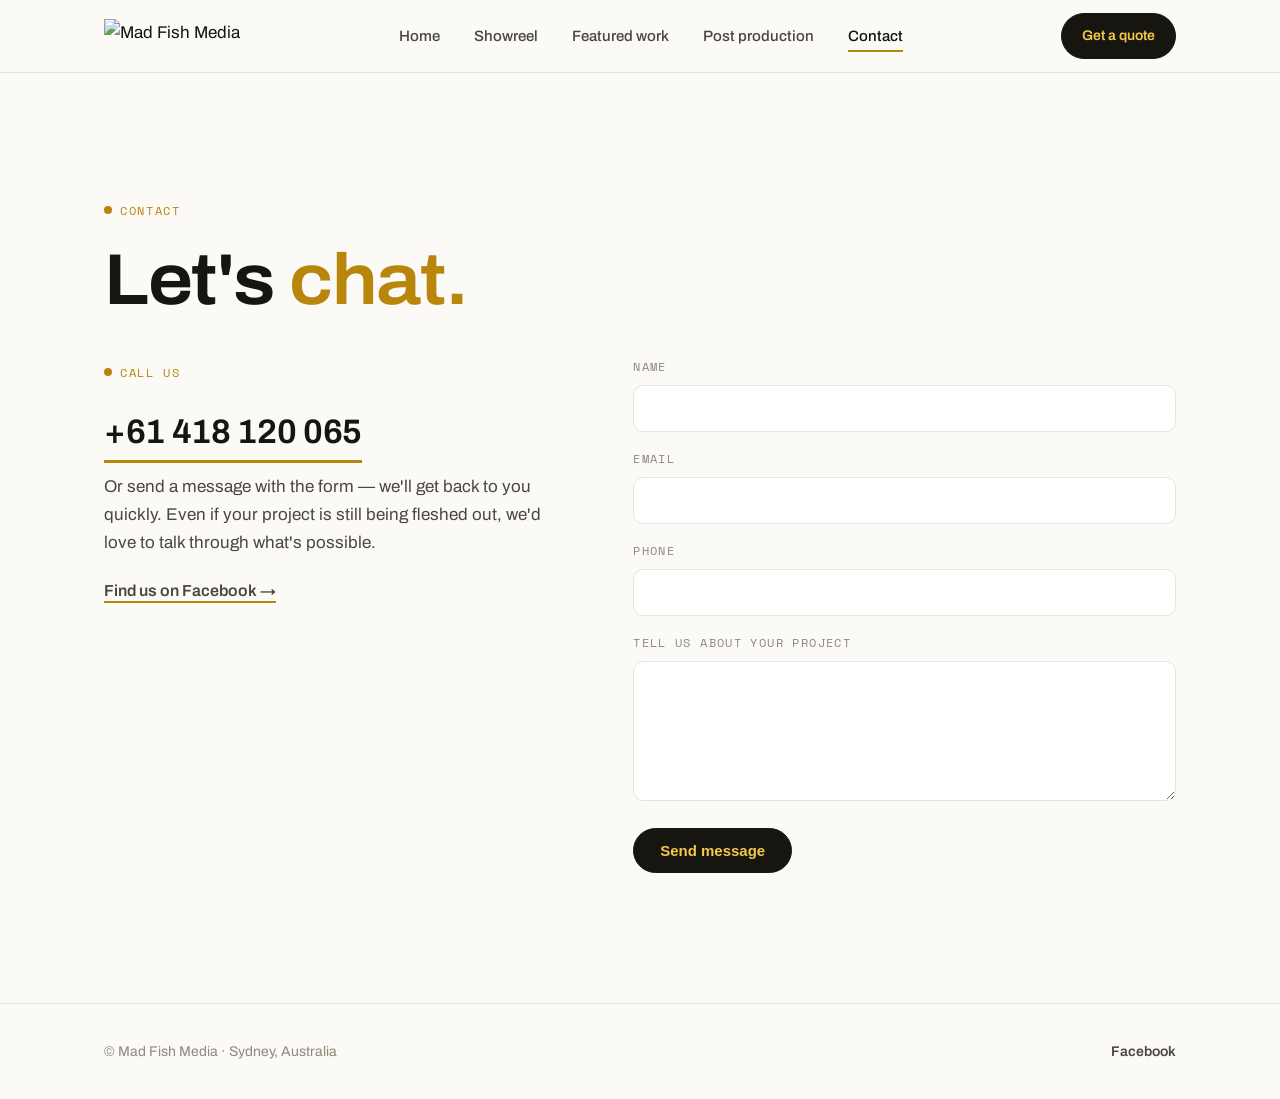
==== contact.html @ b1406df9 "Add files via upload" ====
<!DOCTYPE html>
<html lang="en">
<head>
<meta charset="UTF-8">
<meta name="viewport" content="width=device-width, initial-scale=1.0">
<title>Contact | Mad Fish Media</title>
<meta name="description" content="Get in touch with Mad Fish Media — Sydney video production and post production studio.">
<link rel="preconnect" href="https://fonts.googleapis.com">
<link rel="preconnect" href="https://fonts.gstatic.com" crossorigin>
<link href="https://fonts.googleapis.com/css2?family=Archivo:wdth,wght@62..125,300..900&family=Space+Mono:wght@400;700&display=swap" rel="stylesheet">
<link rel="stylesheet" href="styles.css?v=3">
</head>
<body>

<header>
  <div class="wrap nav">
    <a class="brand" href="index.html" aria-label="Mad Fish Media home">
      <img src="https://static.wixstatic.com/media/f0fbe7_9f80a870cc024180b5ce25c7ab5bebc2~mv2.png/v1/fill/w_438,h_126,al_c,q_85,enc_avif,quality_auto/Mad%20Fish%20Black.png" alt="Mad Fish Media">
    </a>
    <ul class="nav-links">
      <li><a href="index.html">Home</a></li>
      <li><a href="showreel.html">Showreel</a></li>
      <li><a href="featured-work.html">Featured work</a></li>
      <li><a href="post-production.html">Post production</a></li>
      <li><a href="contact.html" class="active">Contact</a></li>
    </ul>
    <a class="btn btn-solid btn-nav" href="contact.html">Get a quote</a>
    <button class="burger" aria-label="Open menu" aria-expanded="false" id="burger"><span></span><span></span><span></span></button>
  </div>
  <nav class="mobile-menu" id="mobileMenu" aria-label="Mobile">
    <a href="index.html">Home</a>
    <a href="showreel.html">Showreel</a>
    <a href="featured-work.html">Featured work</a>
    <a href="post-production.html">Post production</a>
    <a href="contact.html" class="active">Contact</a>
  </nav>
</header>

<main>
  <section class="hero" style="padding-bottom:40px">
    <div class="wrap">
      <span class="tc reveal"><span class="dot"></span>Contact</span>
      <h1 class="display reveal" style="font-size:clamp(38px,6vw,72px)">Let's <span style="color:var(--gold)">chat.</span></h1>
    </div>
  </section>
  <section style="padding-top:0">
    <div class="wrap contact-grid">
      <div class="contact-info reveal">
        <span class="tc"><span class="dot"></span>Call us</span><br>
        <a class="big-tel" href="tel:+61418120065">+61 418 120 065</a>
        <p>Or send a message with the form — we'll get back to you quickly. Even if your project is still being fleshed out, we'd love to talk through what's possible.</p>
        <p style="margin-top:20px"><a class="fb link-arrow" href="https://www.facebook.com/madfishmedia.au">Find us on Facebook →</a></p>
      </div>
      <form id="contactForm" action="https://formspree.io/f/mkodwqqb" method="POST">
        <div class="field"><label for="f-name">Name</label><input id="f-name" name="name" type="text" autocomplete="name" required></div>
        <div class="field"><label for="f-email">Email</label><input id="f-email" name="email" type="email" autocomplete="email" required></div>
        <div class="field"><label for="f-phone">Phone</label><input id="f-phone" name="phone" type="tel" autocomplete="tel"></div>
        <div class="field"><label for="f-msg">Tell us about your project</label><textarea id="f-msg" name="message" required></textarea></div>
        <button class="btn btn-solid" type="submit" style="justify-self:start">Send message</button>
        <p id="formStatus" class="form-status" role="status"></p>
      </form>
    </div>
  </section>
</main>

<footer>
  <div class="wrap foot">
    <p>© Mad Fish Media · Sydney, Australia</p>
    <a class="fb" href="https://www.facebook.com/madfishmedia.au">Facebook</a>
  </div>
</footer>

<script src="script.js?v=3"></script>
</body>
</html>
---- styles.css ----
:root{
  --paper:#FBFAF6;
  --paper-2:#F3F1E9;
  --ink:#16150F;
  --ink-soft:#4A483E;
  --muted:#8D8A7C;
  --hairline:#E7E4DA;
  --gold:#B8860B;
  --gold-bright:#F5C94A;
  --screen:#201F19;
  --screen-2:#2A2921;
  --maxw:1120px;
}
*{margin:0;padding:0;box-sizing:border-box}
html{scroll-behavior:smooth}
body{background:var(--paper);color:var(--ink);font-family:'Archivo',sans-serif;font-size:17px;line-height:1.65;-webkit-font-smoothing:antialiased}
img{max-width:100%;display:block}
a{color:inherit;text-decoration:none}
:focus-visible{outline:2px solid var(--gold);outline-offset:3px;border-radius:2px}
.wrap{max-width:var(--maxw);margin:0 auto;padding:0 24px}
.tc{font-family:'Space Mono',monospace;font-size:12px;letter-spacing:.14em;text-transform:uppercase;color:var(--gold)}
.tc .dot{display:inline-block;width:8px;height:8px;border-radius:50%;background:var(--gold);margin-right:8px;vertical-align:1px}
h1,h2,h3{font-weight:640;letter-spacing:-.02em;line-height:1.04;text-wrap:balance}
.display{font-size:clamp(44px,7.2vw,88px);font-variation-settings:'wdth' 108}
.h2{font-size:clamp(30px,4.4vw,52px);font-variation-settings:'wdth' 106}
.h3{font-size:22px}
.lede{font-size:clamp(17px,2vw,21px);color:var(--ink-soft);max-width:56ch}

/* nav */
header{position:sticky;top:0;z-index:50;background:rgba(251,250,246,.92);backdrop-filter:blur(8px);border-bottom:1px solid var(--hairline)}
.nav{display:flex;align-items:center;justify-content:space-between;height:72px}
.brand img{height:34px;width:auto}
.nav-links{display:flex;align-items:center;gap:34px;list-style:none}
.nav-links a{font-size:15px;font-weight:520;color:var(--ink-soft);padding:6px 0;border-bottom:2px solid transparent;transition:color .2s,border-color .2s}
.nav-links a:hover{color:var(--ink)}
.nav-links a.active{color:var(--ink);border-color:var(--gold)}
.btn{display:inline-flex;align-items:center;gap:10px;font-weight:600;font-size:15px;padding:13px 26px;border-radius:999px;border:1.5px solid var(--ink);transition:transform .15s,background .2s,color .2s;cursor:pointer}
.btn:active{transform:scale(.97)}
.btn-solid{background:var(--ink);color:var(--gold-bright)}
.btn-solid:hover{background:#000}
.btn-ghost{background:transparent;color:var(--ink)}
.btn-ghost:hover{background:var(--ink);color:var(--gold-bright)}
.btn-nav{padding:10px 20px;font-size:14px}
.burger{display:none;background:none;border:none;cursor:pointer;padding:8px}
.burger span{display:block;width:24px;height:2px;background:var(--ink);margin:5px 0;transition:.25s}
.mobile-menu{display:none;position:fixed;top:72px;right:0;bottom:0;left:0;background:var(--paper);z-index:100;padding:32px 24px;flex-direction:column;gap:6px}
.mobile-menu.open{display:flex}
.mobile-menu a{font-size:26px;font-weight:600;padding:14px 0;border-bottom:1px solid var(--hairline)}
.mobile-menu a.active{color:var(--gold)}

section{padding:clamp(56px,9vw,110px) 0}
.reveal{opacity:0;transform:translateY(18px);transition:opacity .6s ease,transform .6s ease}
.reveal.in{opacity:1;transform:none}
@media (prefers-reduced-motion:reduce){
  html{scroll-behavior:auto}
  .reveal{opacity:1;transform:none;transition:none}
}

/* hero */
.hero{padding:clamp(64px,10vw,130px) 0 clamp(40px,6vw,70px)}
.hero .tc{margin-bottom:22px;display:block}
.hero h1 .gold{color:var(--gold)}
.title-word{display:inline-block;opacity:0;transform:translateY(28px) scale(.96);filter:blur(6px);animation:wordIn .7s cubic-bezier(.16,1,.3,1) forwards}
.title-word .per{color:var(--gold)}
.title-word:nth-child(1){animation-delay:1s}
.title-word:nth-child(2){animation-delay:2s}
.title-word:nth-child(3){animation-delay:3s}
@keyframes wordIn{to{opacity:1;transform:none;filter:blur(0)}}
@media (prefers-reduced-motion:reduce){.title-word{opacity:1;transform:none;filter:none;animation:none}}
.hero-ctas{display:flex;gap:16px;margin-top:36px;flex-wrap:wrap;align-items:center}
.link-arrow{font-weight:600;font-size:16px;border-bottom:2px solid var(--gold);padding-bottom:2px}
.link-arrow:hover{color:var(--gold)}

/* screen / video frames */
.screen{background:var(--screen);border-radius:14px;position:relative;overflow:hidden;aspect-ratio:16/7;display:flex;align-items:center;justify-content:center;box-shadow:0 30px 60px -30px rgba(22,21,15,.35)}
.screen .bg{position:absolute;top:0;right:0;bottom:0;left:0;width:100%;height:100%;object-fit:cover;opacity:.35}
.screen .slate{position:absolute;top:16px;left:20px;z-index:1;font-family:'Space Mono',monospace;font-size:12px;letter-spacing:.14em;color:var(--gold)}
.slate .rec{display:inline-block;width:9px;height:9px;border-radius:50%;background:var(--gold);margin-right:8px;animation:blink 1.6s infinite}
@keyframes blink{0%,100%{opacity:1}50%{opacity:.25}}
@media (prefers-reduced-motion:reduce){.slate .rec{animation:none}}
.playbtn{width:76px;height:76px;border-radius:50%;background:var(--gold-bright);color:var(--screen);border:none;font-size:24px;display:flex;align-items:center;justify-content:center;cursor:pointer;transition:transform .2s}
.playbtn:hover{transform:scale(1.08)}
.screen .hint{position:absolute;bottom:16px;right:20px;font-family:'Space Mono',monospace;font-size:11px;color:#7a786c;letter-spacing:.1em}

/* home category strip */
.cat-strip{display:flex;align-items:center;justify-content:center;gap:14px 30px;flex-wrap:wrap;margin-top:28px}
.cat-strip a{font-weight:600;font-size:15.5px;color:var(--ink-soft);border-bottom:2px solid transparent;padding-bottom:3px;cursor:pointer;transition:color .2s,border-color .2s}
.cat-strip a:hover{color:var(--ink);border-color:var(--gold)}

/* services */
.svc-grid{display:grid;grid-template-columns:repeat(3,1fr);gap:clamp(24px,4vw,48px);margin-top:48px}
.svc{border-top:3px solid var(--gold);padding-top:20px}
.svc .tc{display:block;margin-bottom:10px;color:var(--gold)}
.svc h3{margin-bottom:14px}
.svc ul{list-style:none}
.svc li{padding:7px 0;border-bottom:1px solid var(--hairline);font-size:15.5px;color:var(--ink-soft)}
.svc li:last-child{border-bottom:none}

/* about band */
.band{background:var(--paper-2);border-top:1px solid var(--hairline);border-bottom:1px solid var(--hairline)}
.band .lede{max-width:62ch;font-size:clamp(20px,2.6vw,28px);line-height:1.45;color:var(--ink);font-weight:480}
.band .lede strong{color:var(--gold);font-weight:640}

/* logos */
.logos-title{text-align:center;margin-bottom:40px}
.logo-wall{display:grid;grid-template-columns:repeat(auto-fit,minmax(130px,1fr));gap:36px 28px;align-items:center;justify-items:center}
.logo-wall img{max-height:52px;width:auto;filter:grayscale(1);opacity:.55;transition:filter .25s,opacity .25s}
.logo-wall img:hover{filter:none;opacity:1}

/* cta */
.cta{background:var(--screen);color:var(--paper);border-radius:20px;padding:clamp(44px,7vw,80px) clamp(28px,6vw,72px);text-align:center}
.cta .tc{color:var(--gold-bright)}
.cta h2{color:#fff;margin:16px 0 18px}
.cta p{color:#B8B5A6;max-width:52ch;margin:0 auto 32px}
.cta .btn-solid{background:var(--gold-bright);color:var(--screen);border-color:var(--gold-bright)}
.cta .btn-solid:hover{background:#fff;border-color:#fff}

/* work grid (featured work page) */
.filters{display:flex;gap:10px;flex-wrap:wrap;margin:32px 0 10px}
.filter{font-family:'Space Mono',monospace;font-size:12.5px;letter-spacing:.06em;border:1px solid var(--hairline);background:#fff;border-radius:999px;padding:9px 20px;color:var(--ink-soft);cursor:pointer;transition:background .2s,color .2s,border-color .2s}
.filter:hover{border-color:var(--ink)}
.filter.active{background:var(--ink);color:var(--gold-bright);border-color:var(--ink)}
.work-grid{display:grid;grid-template-columns:repeat(auto-fill,minmax(300px,1fr));gap:20px;margin-top:44px}
.work-card{position:relative;border-radius:12px;overflow:hidden;background:var(--screen);aspect-ratio:16/9;cursor:pointer;display:flex;align-items:center;justify-content:center;transition:transform .25s,box-shadow .25s;border:none}
.work-card:hover{transform:translateY(-4px);box-shadow:0 20px 40px -16px rgba(22,21,15,.4)}
.work-card::after{content:'';position:absolute;top:0;right:0;bottom:0;left:0;background:linear-gradient(180deg,rgba(22,21,15,.15),rgba(22,21,15,.45));z-index:0;pointer-events:none;opacity:0;transition:opacity .2s}
.work-card:has(img)::after{opacity:1}
.work-card .tagline{position:absolute;top:14px;left:16px;font-family:'Space Mono',monospace;font-size:10.5px;letter-spacing:.1em;color:var(--gold);text-transform:uppercase;z-index:1}
.work-card .mini-play{width:52px;height:52px;border-radius:50%;background:var(--gold-bright);color:var(--screen);display:flex;align-items:center;justify-content:center;font-size:18px;transition:transform .2s;position:relative;z-index:1}
.work-card:hover .mini-play{transform:scale(1.1)}
.work-grid.compact{grid-template-columns:repeat(auto-fill,minmax(220px,1fr));gap:16px}
.work-grid.compact .work-card{aspect-ratio:4/3}

/* lightbox */
.lightbox{position:fixed;top:0;right:0;bottom:0;left:0;background:rgba(22,21,15,.94);z-index:200;display:none;align-items:center;justify-content:center;padding:24px}
.lightbox.open{display:flex}
.lightbox-inner{width:100%;max-width:1000px;aspect-ratio:16/9;position:relative;background:#000;border-radius:12px;overflow:hidden;box-shadow:0 40px 90px -20px rgba(0,0,0,.6)}
.lightbox-close{position:absolute;top:-46px;right:0;background:none;border:none;color:#fff;font-size:34px;line-height:1;cursor:pointer;padding:6px 10px}
@media (max-width:760px){.lightbox-close{top:-42px;font-size:28px}}

/* two-col */
.two-col{display:grid;grid-template-columns:1fr 1fr;gap:clamp(32px,6vw,80px);align-items:start}
.tools{display:flex;flex-wrap:wrap;gap:10px;margin-top:24px}
.tools span{font-family:'Space Mono',monospace;font-size:12.5px;letter-spacing:.06em;border:1px solid var(--hairline);background:#fff;border-radius:999px;padding:8px 16px;color:var(--ink-soft)}

/* contact */
.contact-grid{display:grid;grid-template-columns:1fr 1.2fr;gap:clamp(36px,6vw,80px);align-items:start}
.contact-info .big-tel{font-size:clamp(24px,3.4vw,34px);font-weight:640;letter-spacing:-.01em;display:inline-block;margin:18px 0 10px;border-bottom:3px solid var(--gold)}
.contact-info p{color:var(--ink-soft)}
form{display:grid;gap:18px}
.field label{display:block;font-family:'Space Mono',monospace;font-size:11.5px;letter-spacing:.12em;text-transform:uppercase;color:var(--muted);margin-bottom:8px}
.field input,.field textarea{width:100%;background:#fff;border:1px solid var(--hairline);border-radius:10px;padding:14px 16px;font-family:'Archivo',sans-serif;font-size:16px;color:var(--ink);transition:border-color .2s}
.field input:focus,.field textarea:focus{border-color:var(--gold);outline:none}
.field textarea{min-height:140px;resize:vertical}
.form-note{font-size:13.5px;color:var(--muted)}
.form-status{font-size:14px;font-weight:600;display:none}
.form-status.show{display:block}
.form-status.ok{color:#3a7d3a}
.form-status.err{color:#b8433a}

/* footer */
footer{border-top:1px solid var(--hairline);padding:36px 0;margin-top:20px}
.foot{display:flex;align-items:center;justify-content:space-between;gap:20px;flex-wrap:wrap}
.foot p{font-size:14px;color:var(--muted)}
.foot .fb{font-weight:600;font-size:14px;color:var(--ink-soft)}
.foot .fb:hover{color:var(--gold)}

@media (max-width:860px){
  .svc-grid{grid-template-columns:1fr}
  .two-col,.contact-grid{grid-template-columns:1fr}
  .work-grid{grid-template-columns:1fr}
  .screen{aspect-ratio:16/9}
}
@media (max-width:760px){
  .nav-links,.nav .btn-nav{display:none}
  .burger{display:block}
}
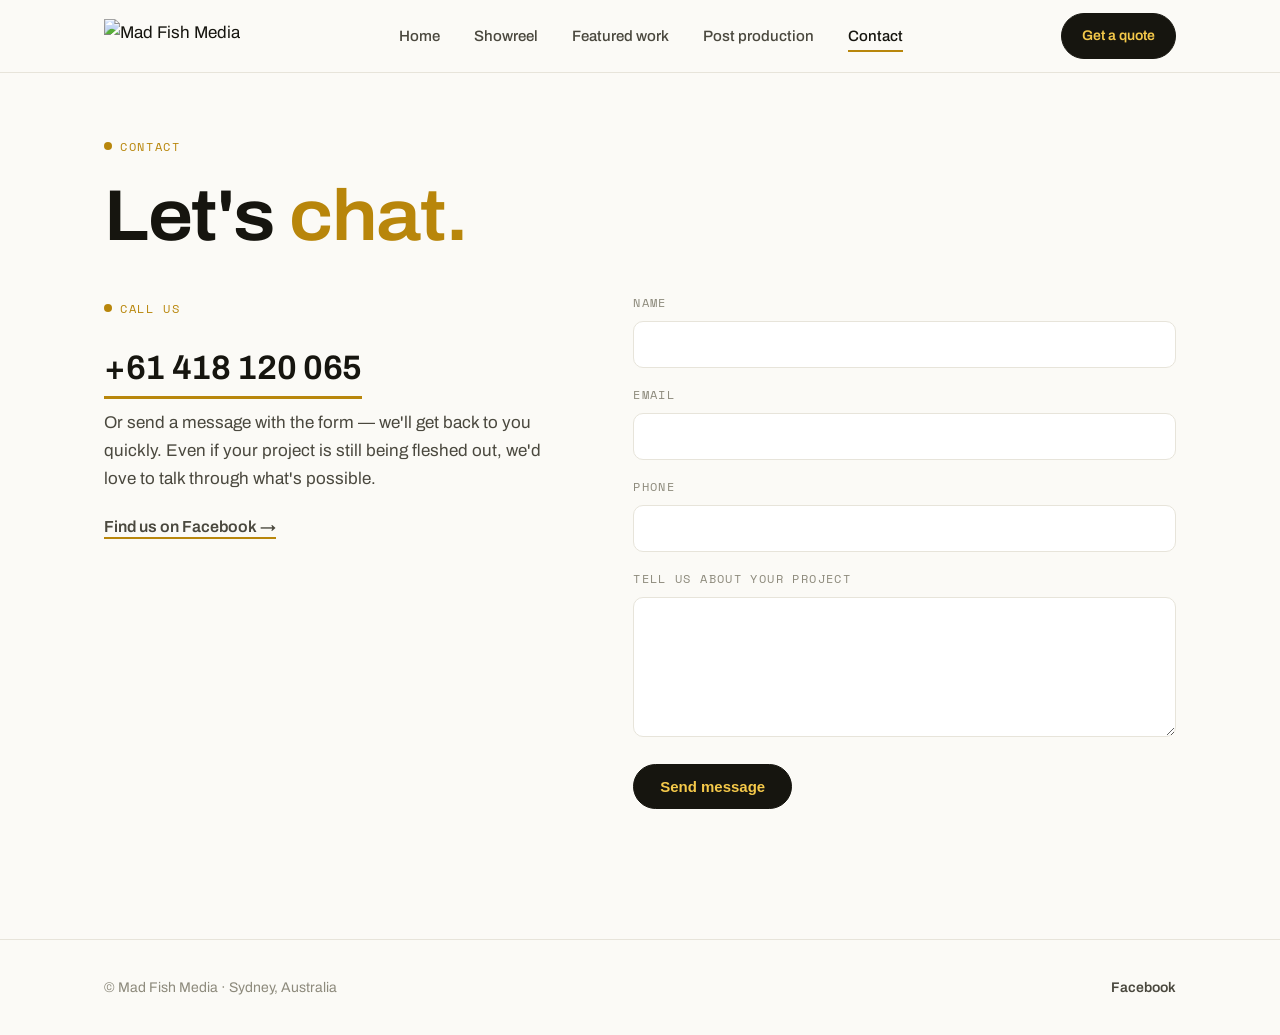
==== commit 76ec2dae: "Add files via upload" ====
--- a/contact.html
+++ b/contact.html
@@ -8,7 +8,7 @@
 <link rel="preconnect" href="https://fonts.googleapis.com">
 <link rel="preconnect" href="https://fonts.gstatic.com" crossorigin>
 <link href="https://fonts.googleapis.com/css2?family=Archivo:wdth,wght@62..125,300..900&family=Space+Mono:wght@400;700&display=swap" rel="stylesheet">
-<link rel="stylesheet" href="styles.css?v=3">
+<link rel="stylesheet" href="styles.css?v=4">
 </head>
 <body>
 
@@ -27,6 +27,7 @@
     <a class="btn btn-solid btn-nav" href="contact.html">Get a quote</a>
     <button class="burger" aria-label="Open menu" aria-expanded="false" id="burger"><span></span><span></span><span></span></button>
   </div>
+</header>
   <nav class="mobile-menu" id="mobileMenu" aria-label="Mobile">
     <a href="index.html">Home</a>
     <a href="showreel.html">Showreel</a>
@@ -34,7 +35,6 @@
     <a href="post-production.html">Post production</a>
     <a href="contact.html" class="active">Contact</a>
   </nav>
-</header>
 
 <main>
   <section class="hero" style="padding-bottom:40px">
@@ -70,6 +70,6 @@
   </div>
 </footer>
 
-<script src="script.js?v=3"></script>
+<script src="script.js?v=4"></script>
 </body>
 </html>
--- a/styles.css
+++ b/styles.css
@@ -57,7 +57,7 @@
 }
 
 /* hero */
-.hero{padding:clamp(64px,10vw,130px) 0 clamp(40px,6vw,70px)}
+.hero{padding:clamp(32px,5vw,65px) 0 clamp(40px,6vw,70px)}
 .hero .tc{margin-bottom:22px;display:block}
 .hero h1 .gold{color:var(--gold)}
 .title-word{display:inline-block;opacity:0;transform:translateY(28px) scale(.96);filter:blur(6px);animation:wordIn .7s cubic-bezier(.16,1,.3,1) forwards}
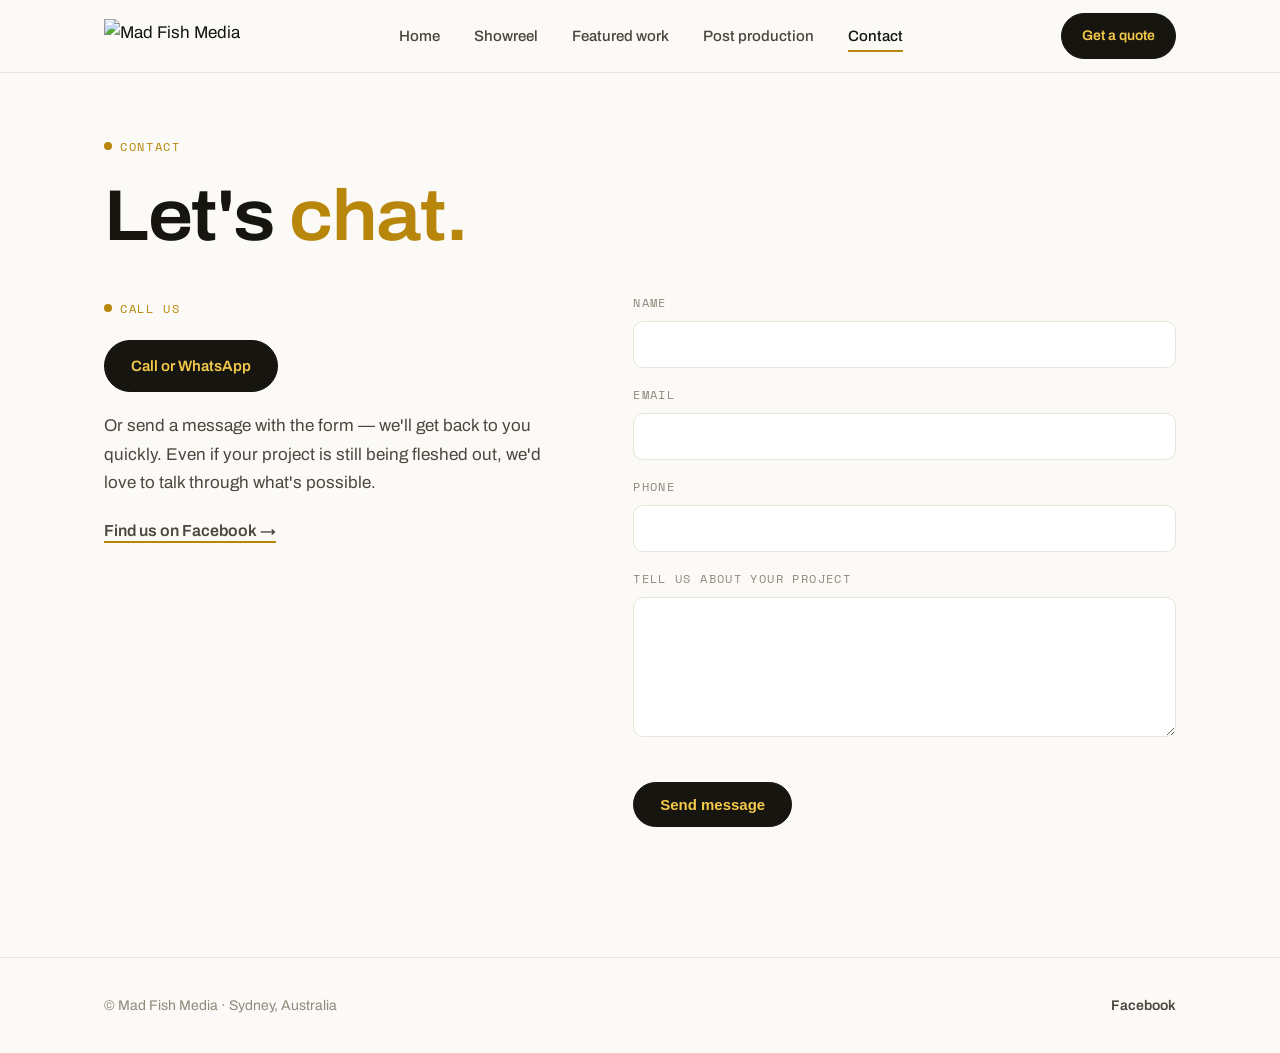
==== commit d98fbbff: "Add files via upload" ====
--- a/contact.html
+++ b/contact.html
@@ -8,7 +8,8 @@
 <link rel="preconnect" href="https://fonts.googleapis.com">
 <link rel="preconnect" href="https://fonts.gstatic.com" crossorigin>
 <link href="https://fonts.googleapis.com/css2?family=Archivo:wdth,wght@62..125,300..900&family=Space+Mono:wght@400;700&display=swap" rel="stylesheet">
-<link rel="stylesheet" href="styles.css?v=4">
+<link rel="stylesheet" href="styles.css?v=8">
+<script src="https://challenges.cloudflare.com/turnstile/v0/api.js" async defer></script>
 </head>
 <body>
 
@@ -47,15 +48,16 @@
     <div class="wrap contact-grid">
       <div class="contact-info reveal">
         <span class="tc"><span class="dot"></span>Call us</span><br>
-        <a class="big-tel" href="tel:+61418120065">+61 418 120 065</a>
-        <p>Or send a message with the form — we'll get back to you quickly. Even if your project is still being fleshed out, we'd love to talk through what's possible.</p>
+        <a class="btn btn-solid" href="thankyou.html" style="margin-top:18px">Call or WhatsApp</a>
+        <p style="margin-top:20px">Or send a message with the form — we'll get back to you quickly. Even if your project is still being fleshed out, we'd love to talk through what's possible.</p>
         <p style="margin-top:20px"><a class="fb link-arrow" href="https://www.facebook.com/madfishmedia.au">Find us on Facebook →</a></p>
       </div>
-      <form id="contactForm" action="https://formspree.io/f/mkodwqqb" method="POST">
+      <form id="contactForm" action="https://formspree.io/f/mkodwqqb" method="POST" data-redirect="thankyou.html">
         <div class="field"><label for="f-name">Name</label><input id="f-name" name="name" type="text" autocomplete="name" required></div>
         <div class="field"><label for="f-email">Email</label><input id="f-email" name="email" type="email" autocomplete="email" required></div>
         <div class="field"><label for="f-phone">Phone</label><input id="f-phone" name="phone" type="tel" autocomplete="tel"></div>
         <div class="field"><label for="f-msg">Tell us about your project</label><textarea id="f-msg" name="message" required></textarea></div>
+        <div class="cf-turnstile" data-sitekey="0x4AAAAAAD2D73Mk5GMofAmC"></div>
         <button class="btn btn-solid" type="submit" style="justify-self:start">Send message</button>
         <p id="formStatus" class="form-status" role="status"></p>
       </form>
@@ -70,6 +72,6 @@
   </div>
 </footer>
 
-<script src="script.js?v=4"></script>
+<script src="script.js?v=8"></script>
 </body>
 </html>
--- a/styles.css
+++ b/styles.css
@@ -43,10 +43,19 @@
 .btn-nav{padding:10px 20px;font-size:14px}
 .burger{display:none;background:none;border:none;cursor:pointer;padding:8px}
 .burger span{display:block;width:24px;height:2px;background:var(--ink);margin:5px 0;transition:.25s}
-.mobile-menu{display:none;position:fixed;top:72px;right:0;bottom:0;left:0;background:var(--paper);z-index:100;padding:32px 24px;flex-direction:column;gap:6px}
-.mobile-menu.open{display:flex}
-.mobile-menu a{font-size:26px;font-weight:600;padding:14px 0;border-bottom:1px solid var(--hairline)}
+.mobile-menu{position:fixed;top:72px;right:0;bottom:0;left:0;background:var(--paper);z-index:100;padding:32px 24px;display:flex;flex-direction:column;gap:6px;transform:translateX(100%);opacity:0;visibility:hidden;transition:transform .35s cubic-bezier(.16,1,.3,1),opacity .3s ease,visibility 0s linear .35s;pointer-events:none}
+.mobile-menu.open{transform:translateX(0);opacity:1;visibility:visible;transition:transform .35s cubic-bezier(.16,1,.3,1),opacity .3s ease,visibility 0s linear 0s;pointer-events:auto}
+.mobile-menu a{font-size:26px;font-weight:600;padding:14px 0;border-bottom:1px solid var(--hairline);opacity:0;transform:translateY(14px);transition:opacity .3s ease,transform .3s ease}
+.mobile-menu.open a{opacity:1;transform:none}
+.mobile-menu.open a:nth-child(1){transition-delay:.08s}
+.mobile-menu.open a:nth-child(2){transition-delay:.13s}
+.mobile-menu.open a:nth-child(3){transition-delay:.18s}
+.mobile-menu.open a:nth-child(4){transition-delay:.23s}
+.mobile-menu.open a:nth-child(5){transition-delay:.28s}
 .mobile-menu a.active{color:var(--gold)}
+@media (prefers-reduced-motion:reduce){
+  .mobile-menu,.mobile-menu a{transition:none}
+}
 
 section{padding:clamp(56px,9vw,110px) 0}
 .reveal{opacity:0;transform:translateY(18px);transition:opacity .6s ease,transform .6s ease}
@@ -62,9 +71,9 @@
 .hero h1 .gold{color:var(--gold)}
 .title-word{display:inline-block;opacity:0;transform:translateY(28px) scale(.96);filter:blur(6px);animation:wordIn .7s cubic-bezier(.16,1,.3,1) forwards}
 .title-word .per{color:var(--gold)}
-.title-word:nth-child(1){animation-delay:1s}
-.title-word:nth-child(2){animation-delay:2s}
-.title-word:nth-child(3){animation-delay:3s}
+.title-word:nth-child(1){animation-delay:.5s}
+.title-word:nth-child(2){animation-delay:1s}
+.title-word:nth-child(3){animation-delay:1.5s}
 @keyframes wordIn{to{opacity:1;transform:none;filter:blur(0)}}
 @media (prefers-reduced-motion:reduce){.title-word{opacity:1;transform:none;filter:none;animation:none}}
 .hero-ctas{display:flex;gap:16px;margin-top:36px;flex-wrap:wrap;align-items:center}
@@ -147,6 +156,8 @@
 .contact-grid{display:grid;grid-template-columns:1fr 1.2fr;gap:clamp(36px,6vw,80px);align-items:start}
 .contact-info .big-tel{font-size:clamp(24px,3.4vw,34px);font-weight:640;letter-spacing:-.01em;display:inline-block;margin:18px 0 10px;border-bottom:3px solid var(--gold)}
 .contact-info p{color:var(--ink-soft)}
+.whatsapp-btn{display:inline-flex;align-items:center;gap:10px;background:#25D366;color:#fff;border-color:#25D366}
+.whatsapp-btn:hover{background:#1ebe57;border-color:#1ebe57}
 form{display:grid;gap:18px}
 .field label{display:block;font-family:'Space Mono',monospace;font-size:11.5px;letter-spacing:.12em;text-transform:uppercase;color:var(--muted);margin-bottom:8px}
 .field input,.field textarea{width:100%;background:#fff;border:1px solid var(--hairline);border-radius:10px;padding:14px 16px;font-family:'Archivo',sans-serif;font-size:16px;color:var(--ink);transition:border-color .2s}
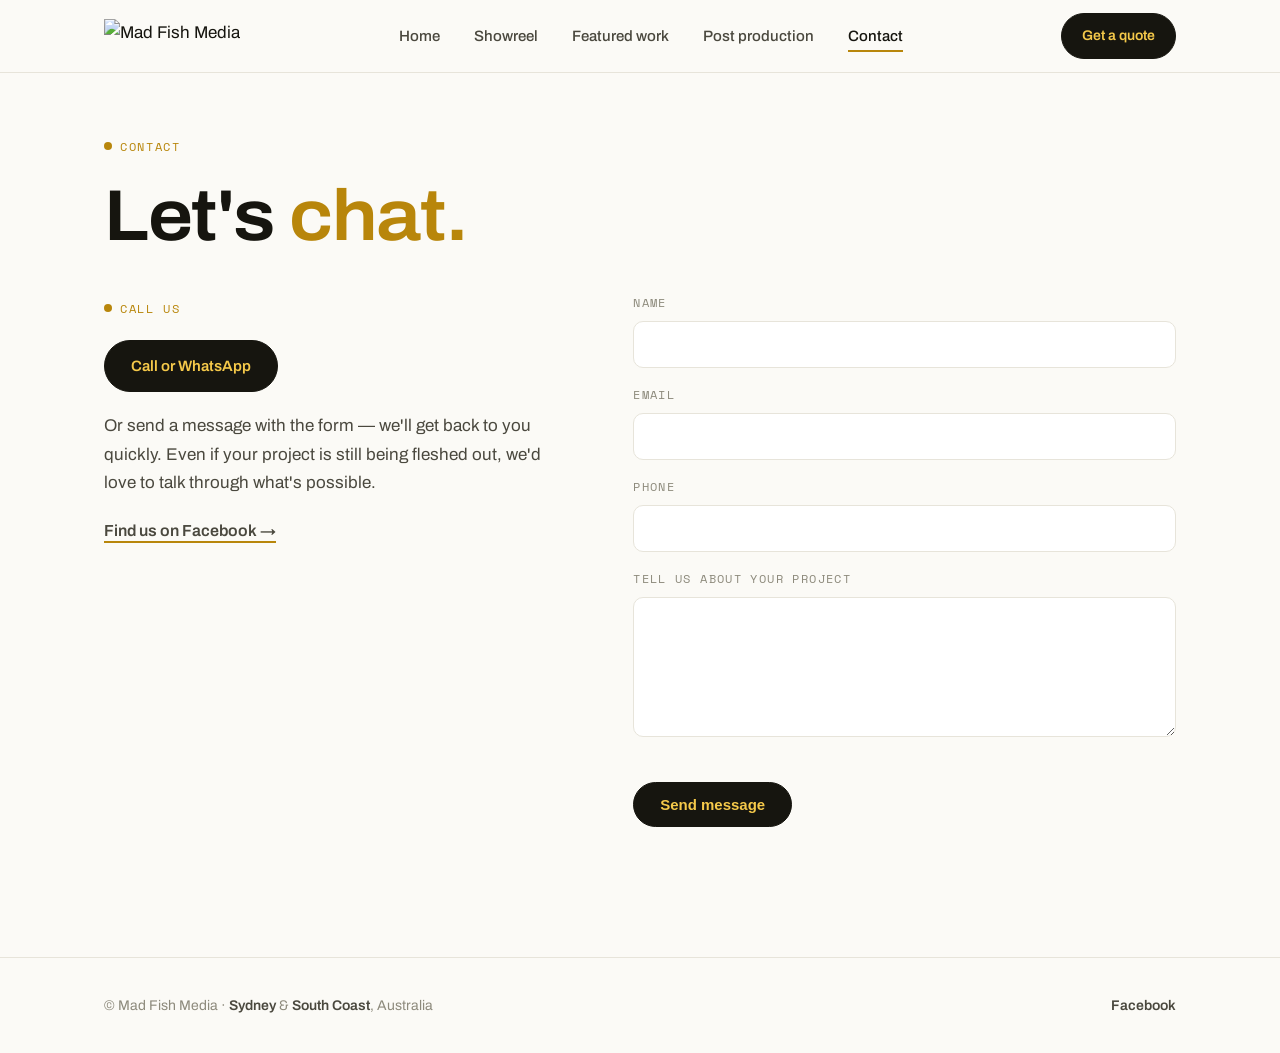
==== commit ba9e50cb: "Add files via upload" ====
--- a/contact.html
+++ b/contact.html
@@ -8,7 +8,7 @@
 <link rel="preconnect" href="https://fonts.googleapis.com">
 <link rel="preconnect" href="https://fonts.gstatic.com" crossorigin>
 <link href="https://fonts.googleapis.com/css2?family=Archivo:wdth,wght@62..125,300..900&family=Space+Mono:wght@400;700&display=swap" rel="stylesheet">
-<link rel="stylesheet" href="styles.css?v=8">
+<link rel="stylesheet" href="styles.css?v=9">
 <script src="https://challenges.cloudflare.com/turnstile/v0/api.js" async defer></script>
 </head>
 <body>
@@ -67,11 +67,11 @@
 
 <footer>
   <div class="wrap foot">
-    <p>© Mad Fish Media · Sydney, Australia</p>
+    <p>© Mad Fish Media · <a href="index.html">Sydney</a> &amp; <a href="south-coast-video-production.html">South Coast</a>, Australia</p>
     <a class="fb" href="https://www.facebook.com/madfishmedia.au">Facebook</a>
   </div>
 </footer>
 
-<script src="script.js?v=8"></script>
+<script src="script.js?v=9"></script>
 </body>
 </html>
--- a/styles.css
+++ b/styles.css
@@ -169,10 +169,24 @@
 .form-status.ok{color:#3a7d3a}
 .form-status.err{color:#b8433a}
 
+/* landing page service breakdown */
+.service-grid{display:grid;grid-template-columns:repeat(auto-fit,minmax(230px,1fr));gap:28px 24px;margin-top:36px}
+.service-card{border-top:3px solid var(--gold);padding-top:16px}
+.service-card .tc{display:block;margin-bottom:8px}
+.service-card h3{font-size:17px;margin-bottom:8px;line-height:1.25}
+.service-card p{color:var(--ink-soft);font-size:14.5px;line-height:1.55}
+.service-card ul{list-style:none;margin-top:2px}
+.service-card ul li{color:var(--ink-soft);font-size:14px;padding:5px 0;border-bottom:1px solid var(--hairline)}
+.service-card ul li:last-child{border-bottom:none}
+.landing-intro{max-width:68ch}
+.landing-intro p{color:var(--ink-soft);margin-top:14px;font-size:17px;line-height:1.7}
+.landing-intro p:first-of-type{margin-top:20px}
 /* footer */
 footer{border-top:1px solid var(--hairline);padding:36px 0;margin-top:20px}
 .foot{display:flex;align-items:center;justify-content:space-between;gap:20px;flex-wrap:wrap}
 .foot p{font-size:14px;color:var(--muted)}
+.foot p a{color:var(--ink-soft);font-weight:600}
+.foot p a:hover{color:var(--gold)}
 .foot .fb{font-weight:600;font-size:14px;color:var(--ink-soft)}
 .foot .fb:hover{color:var(--gold)}
 
